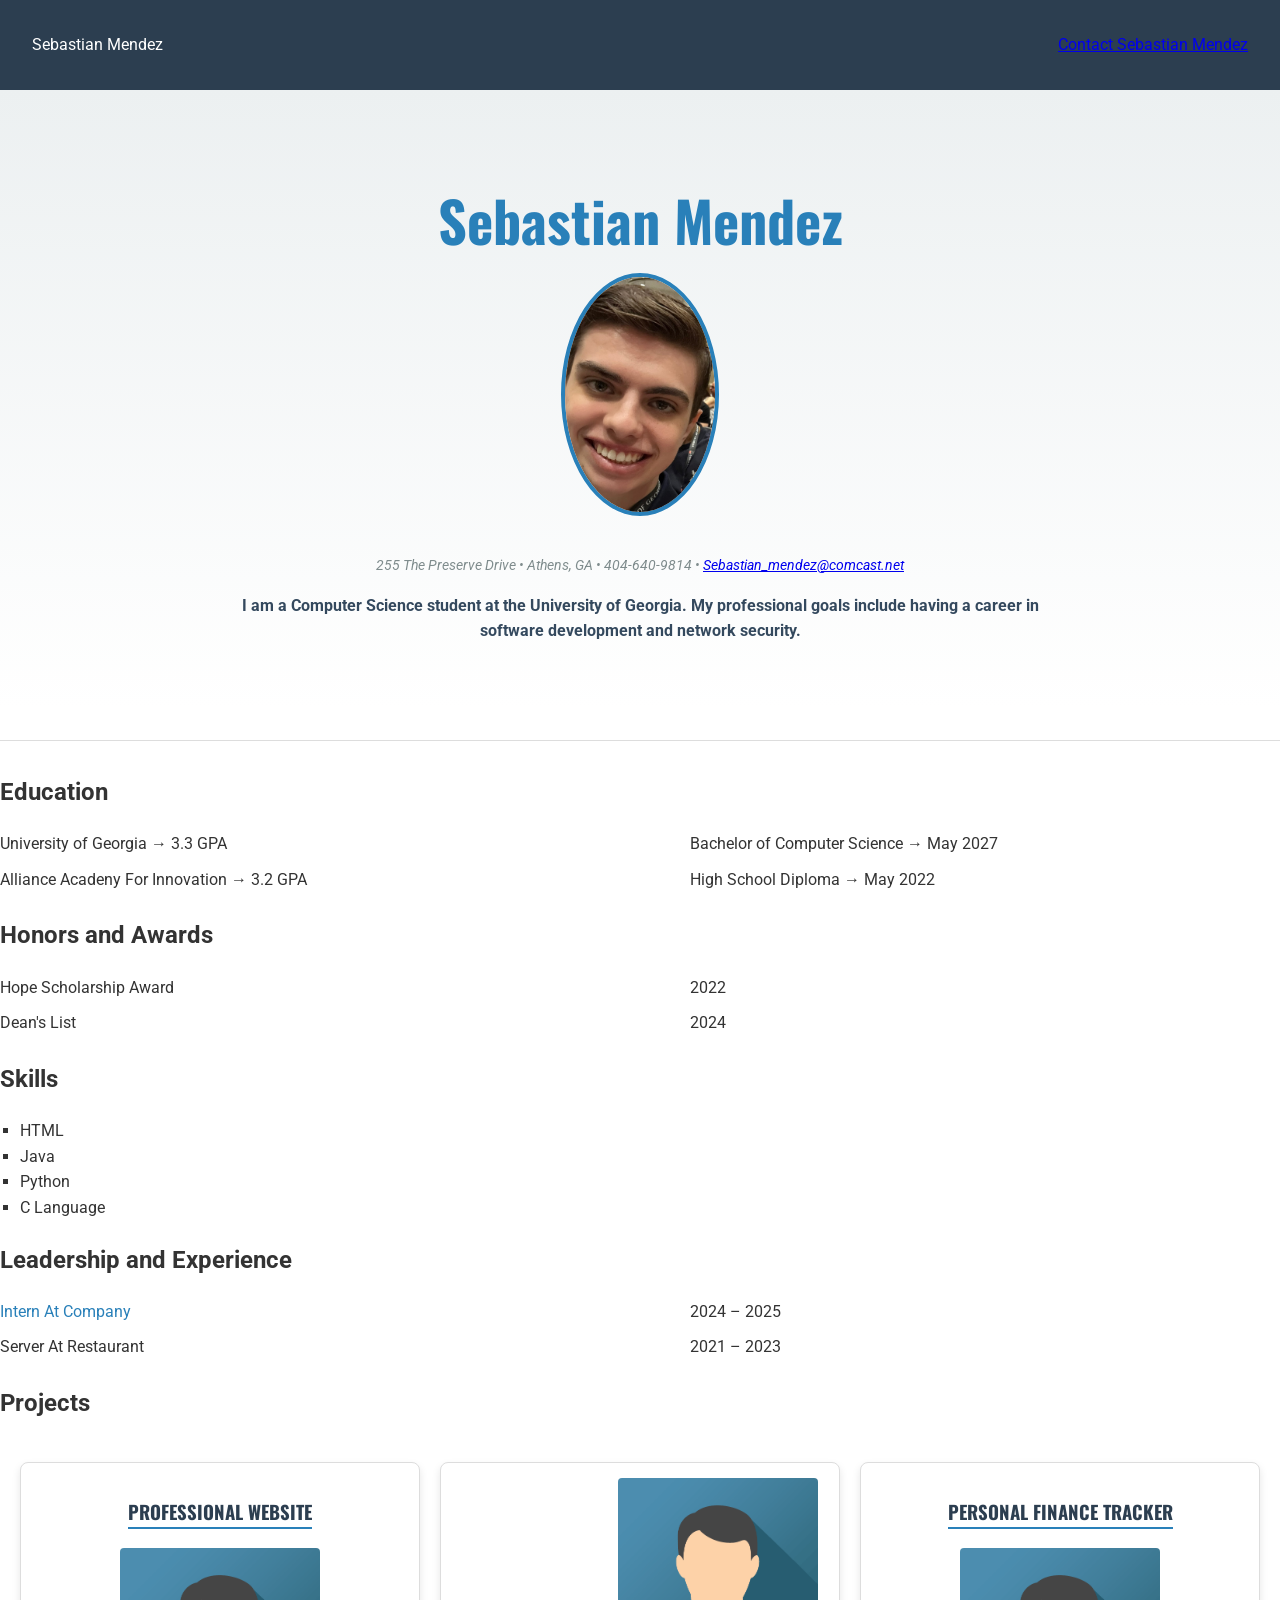
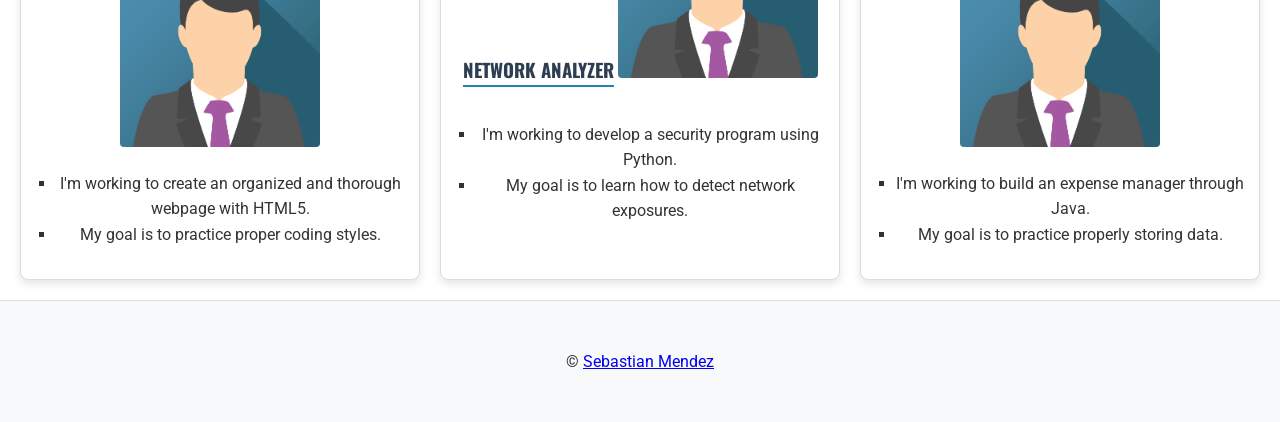
==== index.html @ 713ebac5 "first commit" ====
<!DOCTYPE html>
<html lang="en">
<head>
    <meta charset="UTF-8">
    <meta name="viewport" content="width=device-width, initial-scale=1.0">
    <title>Sebastian Mendez</title>
    <link rel="stylesheet" href="css/style.css">
</head>
<body>
    <nav>
        <p>Sebastian Mendez</p>
        <p><a href="contact.html">Contact Sebastian Mendez</a></p>
    </nav>

    <header>
        <h1>Sebastian Mendez</h1>
        <img src="images/headshot.jpg" alt="Sebastian Mendez Headshot" width="150">
        
        <p class="address">255 The Preserve Drive &bull; Athens, GA &bull; 404-640-9814 &bull; <a href="mailto:Sebastian_mendez@comcast.net">Sebastian_mendez@comcast.net</a></p>
        
        <p class="tagline">I am a Computer Science student at the University of Georgia. My professional goals include having a career in software development and network security.</p>
    </header>
    <hr>

    <section>
        <h2>Education</h2>
        <dl>
            <dt>University of Georgia &rarr; 3.3 GPA</dt>
            <dd>Bachelor of Computer Science &rarr; May 2027</dd>

            <dt>Alliance Acadeny For Innovation &rarr; 3.2 GPA</dt>
            <dd>High School Diploma &rarr; May 2022</dd>
        </dl>
    </section>

    <section>
        <h2>Honors and Awards</h2>
        <dl>
            <dt>Hope Scholarship Award</dt>
            <dd>2022</dd>
            <dt>Dean's List</dt>
            <dd>2024</dd>
        </dl>
    </section>

    <section>
        <h2>Skills</h2>
        <ul>
            <li>HTML</li>
            <li>Java</li>
            <li>Python</li>
            <li>C Language</li>
        </ul>
    </section>

    <section>
        <h2>Leadership and Experience</h2>
        <dl>
            <dt><a href="https://www.google.com">Intern At Company</a></dt>
            <dd> 2024 &ndash; 2025</dd>
            
            <dt>Server At Restaurant</dt>
            <dd> 2021 &ndash; 2023</dd>
        </dl>
    </section>

    <section>
        <h2>Projects</h2>
        <div class="three-col">

            <div class="card">
                <h3>Professional Website</h3>
                <img src="images/img_avatar.png" alt="Future Professional Website Draft" width="200">
                <ul>
                    <li>I'm working to create an organized and thorough webpage with HTML5.</li>
                    <li>My goal is to practice proper coding styles.</li>
                </ul>
            </div>

            <div class="card">
                <h3>Network Analyzer</h3>
                <img src="images/img_avatar.png" alt="Planned Network Security Program" width="200">
                <ul>
                    <li>I'm working to develop a security program using Python.</li>
                    <li>My goal is to learn how to detect network exposures.</li>
                </ul>
            </div>

            <div class="card">
                <h3>Personal Finance Tracker</h3>
                <img src="images/img_avatar.png" alt="Planned Finance Tracker Design" width="200">
                <ul>
                    <li>I'm working to build an expense manager through Java.</li>
                    <li>My goal is to practice properly storing data.</li>
                </ul>
            </div>

        </div> 
      </section>

    <footer>
        <p>&copy; <a href="contact.html">Sebastian Mendez</a></p>
        <a href="https://www.linkedin.com/in/luis-mendez-5a7581379/" target="_blank">
            <i class="fa-brands fa-linkedin"></i>
        </a>
    </footer>
</body>
</html>
---- css/style.css ----
@import url('https://fonts.googleapis.com/css2?family=Oswald:wght@500&family=Roboto:wght@400;700&display=swap');

body {
  margin: 0;
  font-family:'Roboto', Arial, sans-serif;
  line-height: 1.6;
  color: #333;
}

/****************   Nav Section **********************/
nav {
  background-color: #2c3e50; 
  padding: 1rem 2rem;
  color: white;

  display: flex;
  justify-content: space-between;
  align-items: center;	
}

/***********************  Footer Section   **************************/
footer {
	background-color: #f8f9fa;
  padding: 2rem;
  border-top: 1px solid #ddd;

  display: flex;
  justify-content: center;
}

/*********** Splash Page ************************/
header {
  text-align: center;
  padding: 3rem 1rem;
  background: linear-gradient(to bottom, #ecf0f1, #ffffff);
}

header h1 {
  font-family:'Oswald', sans-serif;
  font-size: 3.5rem;
  color: #2980b9; 
  margin-bottom: 0.5rem;
}

header img {
  border: 4px solid #2980b9;
  border-radius: 50%; 
  margin-bottom: 1rem;
}

.address {
  font-style: italic;
  color: #7f8c8d;
  font-size: 0.9rem;
}

.tagline {
  font-weight: bold;
  max-width: 800px;
  margin: 1rem auto;
  color: #34495e;
}

/************* Sections ********************/
hr {
  border: 0;
  height: 1px;
  background: #ddd;
  margin: 2rem 0;
}

section h3 {
  font-family:'Oswald', sans-serif;
  color: #2c3e50;
  text-transform: uppercase;
  border-bottom: 2px solid #2980b9;
  display: inline-block;

}

section dl {
  display: grid;
  grid-template-columns: 1fr 1fr; 
  gap: 10px 20px;
  margin-bottom: 1.5rem; 
}

section ul {
  list-style-type: square;
  padding-left: 20px;
}

section a {
  color: #2980b9;
  text-decoration: none;
}

section a:hover {
  color: #d35400;
  text-decoration: underline;
}

/**************   Projects   *****************/
.three-col {
	display: grid;
  grid-template-columns: repeat(3, 1fr);
  gap: 20px;
  padding: 20px;
}

.card img {
  max-width: 100%;
  height: auto;
  border-radius: 4px;
}

.card {
  border: 1px solid #ddd;
  border-radius: 8px;
  padding: 15px;
  background-color: #fff;
  box-shadow: 0 4px 8px rgba(0,0,0,0.1);
  text-align: center;
}

/**************   Responsiveness   *****************/
@media (max-width: 680px) {
  nav {
  flex-direction: column;
  text-align: center; 
  }

  .three-col {
   grid-template-columns: 1fr;
  }
}

/**************   Contact Page   *****************/
 .one-col {
 max-width: 600px;
 margin: 2rem auto; 
 padding: 20px;
 background-color: #fcfcfc;
 border: 1px solid #eee;
 border-radius: 8px;

}

input  {
  width: 100%;
  padding: 10px;
  border: 1px solid #ccc;
  border-radius: 4px;
  box-sizing: border-box; 
  margin-bottom: 1rem;
  font-family: inherit;
}

textarea {
  min-height: 100px; 
  resize: vertical;
}

button {
  background-color: #2980b9;
  color: white;
  padding: 10px 20px;
  border: none;
  border-radius: 4px;
  cursor: pointer;
  font-weight: bold;
}

button:hover {
  background-color: #1a5276;
}
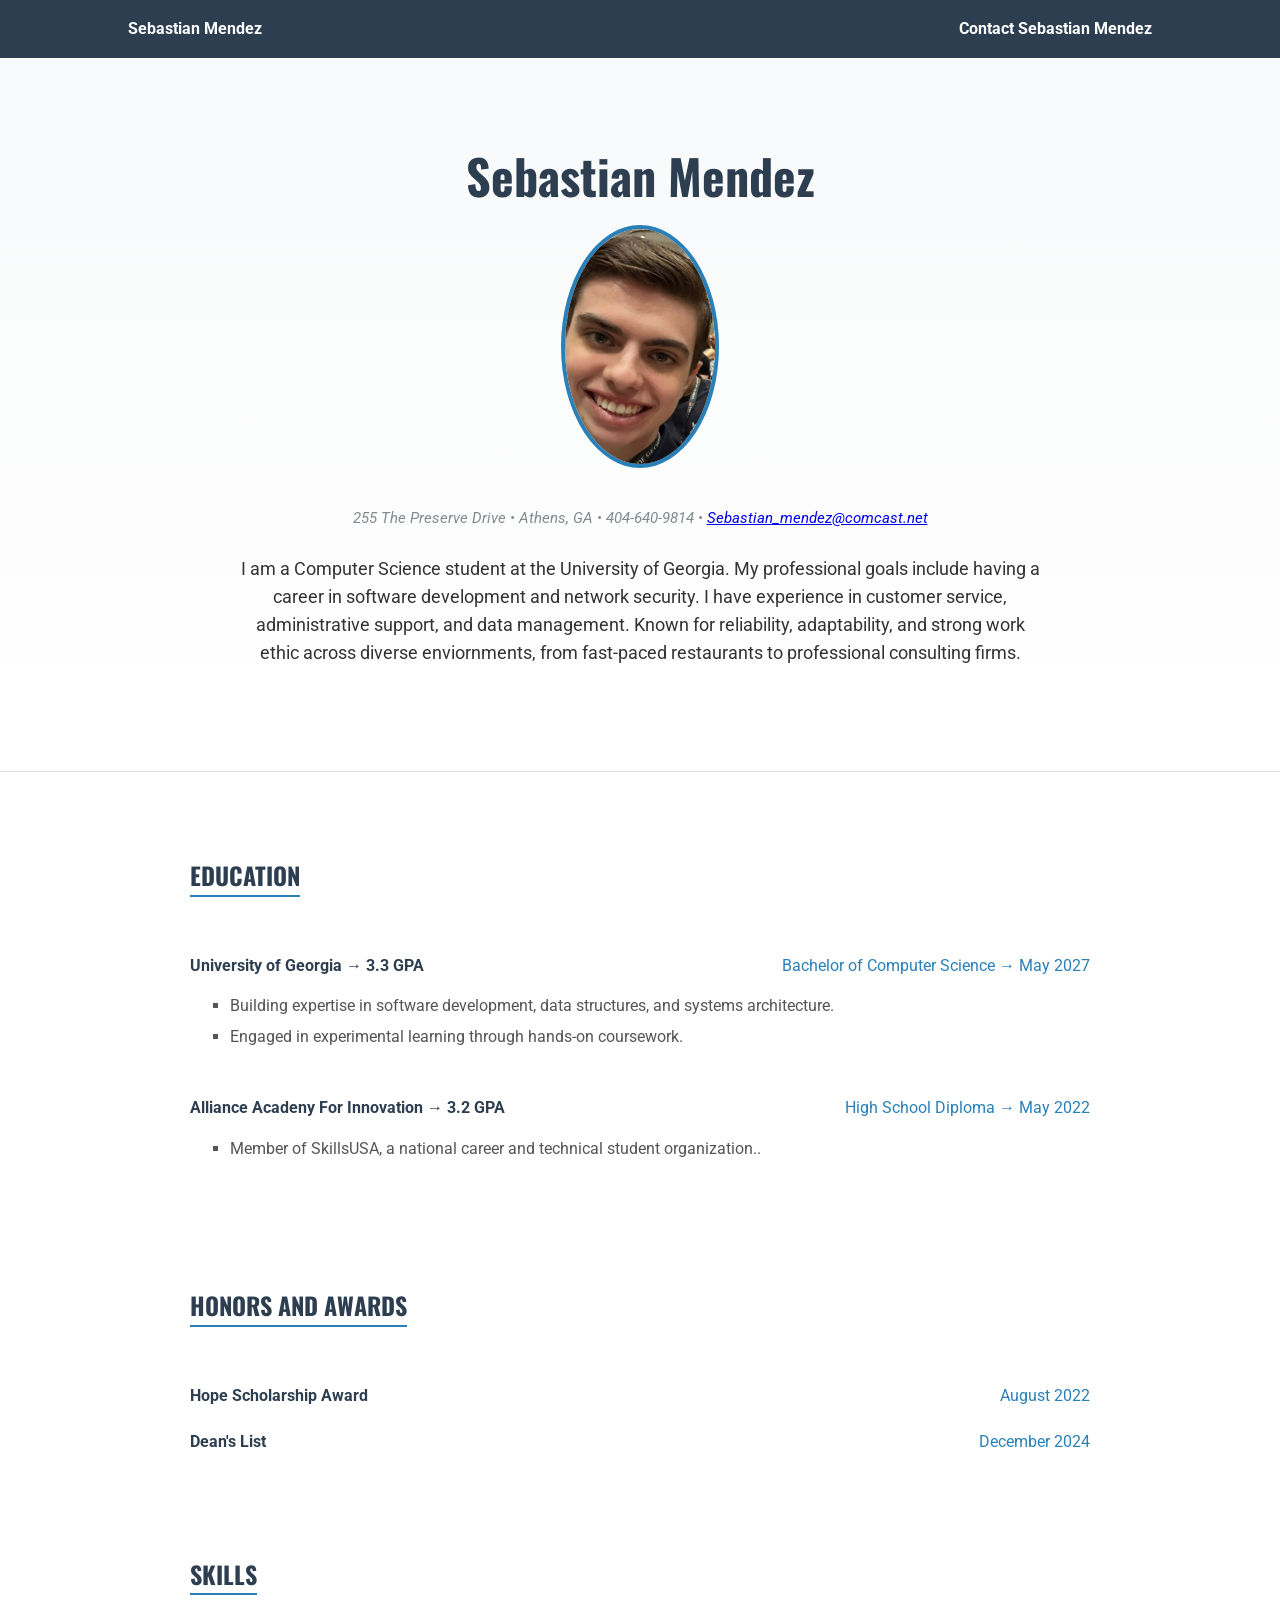
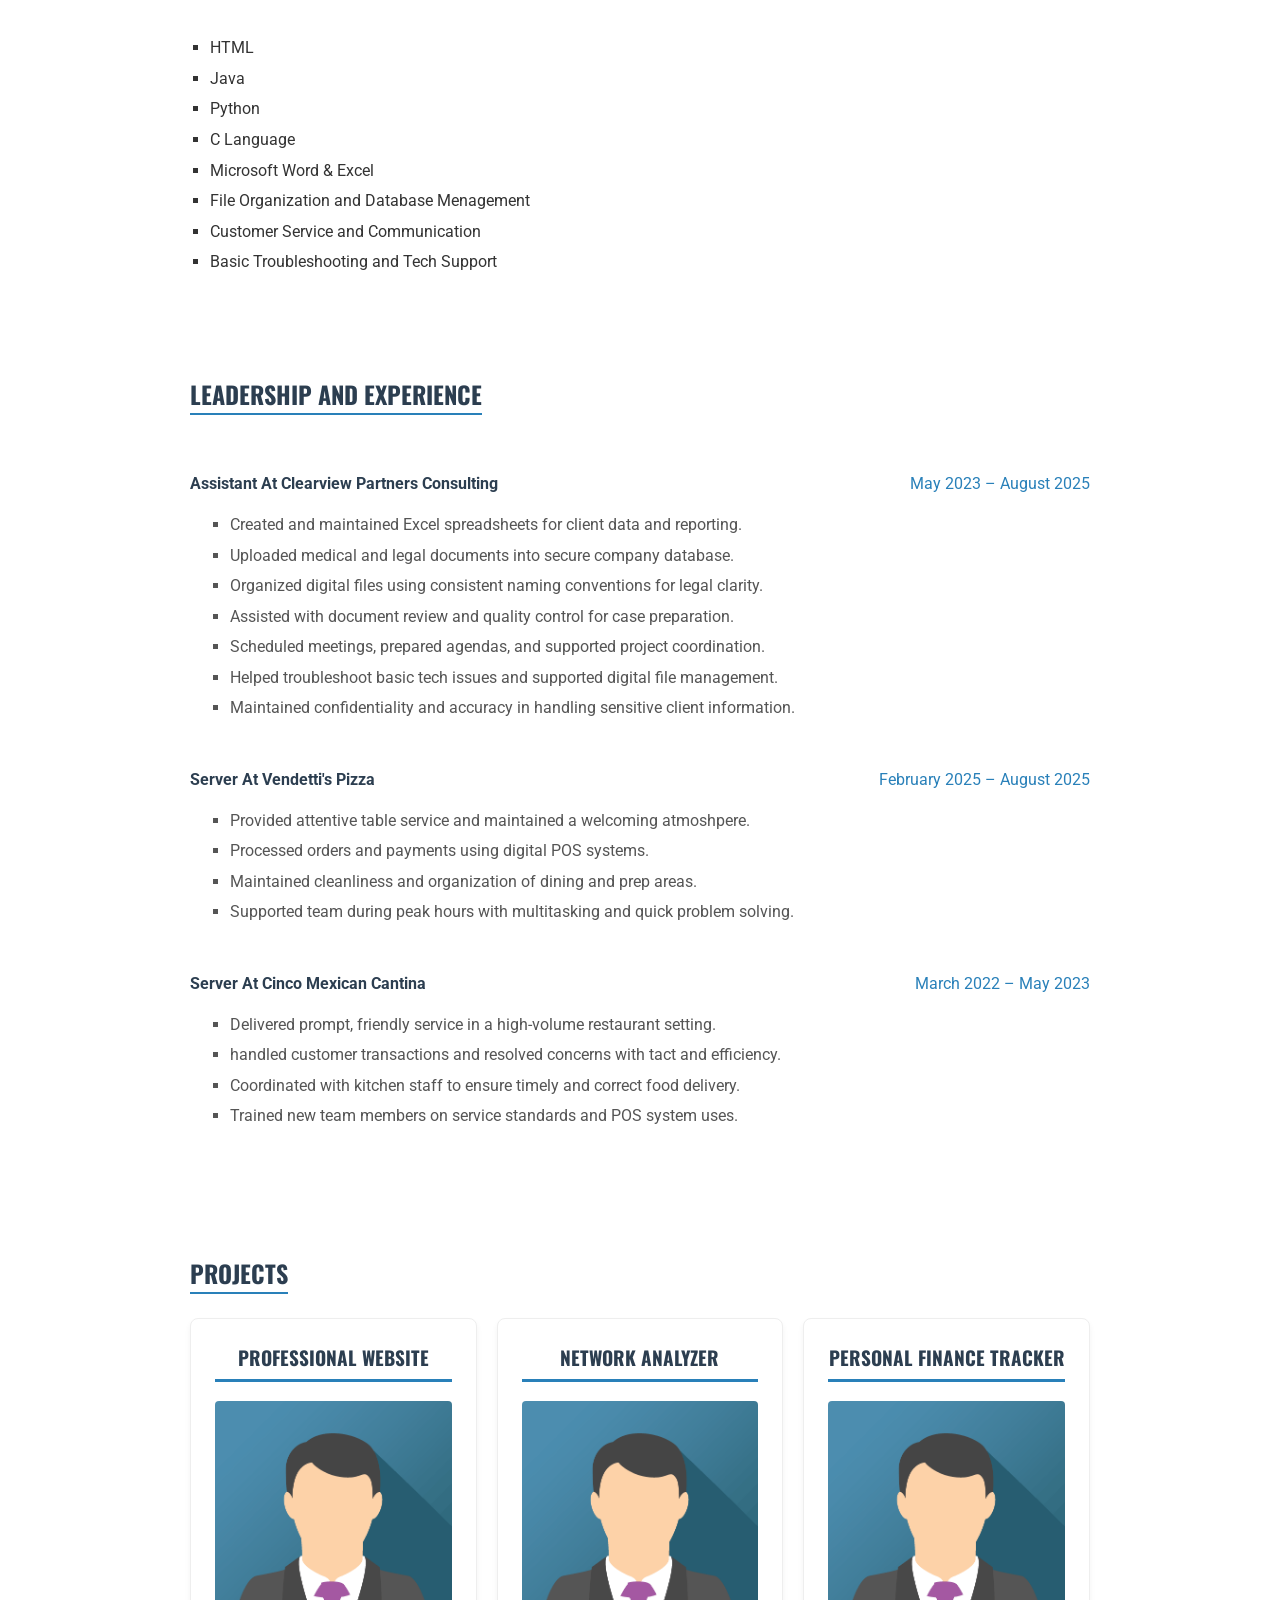
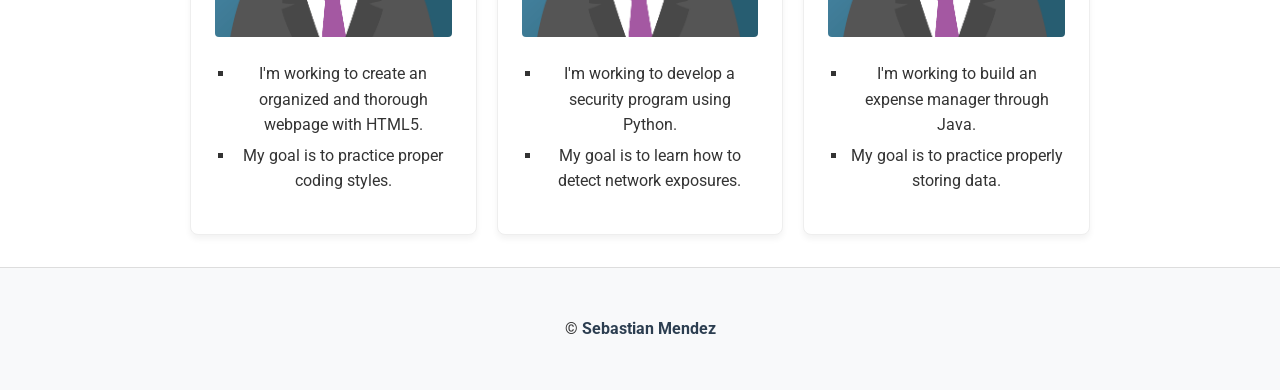
==== commit 7b794211: "New style and index files" ====
--- a/index.html
+++ b/index.html
@@ -18,7 +18,7 @@
         
         <p class="address">255 The Preserve Drive &bull; Athens, GA &bull; 404-640-9814 &bull; <a href="mailto:Sebastian_mendez@comcast.net">Sebastian_mendez@comcast.net</a></p>
         
-        <p class="tagline">I am a Computer Science student at the University of Georgia. My professional goals include having a career in software development and network security.</p>
+        <p class="tagline">I am a Computer Science student at the University of Georgia. My professional goals include having a career in software development and network security. I have experience in customer service, administrative support, and data management. Known for reliability, adaptability, and strong work ethic across diverse enviornments, from fast-paced restaurants to professional consulting firms. </p>
     </header>
     <hr>
 
@@ -27,9 +27,17 @@
         <dl>
             <dt>University of Georgia &rarr; 3.3 GPA</dt>
             <dd>Bachelor of Computer Science &rarr; May 2027</dd>
-
+            
+            <ul>
+                <li>Building expertise in software development, data structures, and systems architecture.</li>
+                <li>Engaged in experimental learning through hands-on coursework.</li>
+            </ul>
             <dt>Alliance Acadeny For Innovation &rarr; 3.2 GPA</dt>
             <dd>High School Diploma &rarr; May 2022</dd>
+            
+            <ul>
+                <li>Member of SkillsUSA, a national career and technical student organization..</li>
+            </ul>
         </dl>
     </section>
 
@@ -37,9 +45,9 @@
         <h2>Honors and Awards</h2>
         <dl>
             <dt>Hope Scholarship Award</dt>
-            <dd>2022</dd>
+            <dd>August 2022</dd>
             <dt>Dean's List</dt>
-            <dd>2024</dd>
+            <dd>December 2024</dd>
         </dl>
     </section>
 
@@ -50,17 +58,46 @@
             <li>Java</li>
             <li>Python</li>
             <li>C Language</li>
+            <li>Microsoft Word & Excel</li>
+            <li>File Organization and Database Menagement</li>
+            <li>Customer Service and Communication</li>
+            <li>Basic Troubleshooting and Tech Support</li>
         </ul>
     </section>
 
     <section>
         <h2>Leadership and Experience</h2>
         <dl>
-            <dt><a href="https://www.google.com">Intern At Company</a></dt>
-            <dd> 2024 &ndash; 2025</dd>
+            <dt><a href="https://www.google.com">Assistant At Clearview Partners Consulting </a></dt>
+            <dd> May 2023 &ndash; August 2025</dd>
             
-            <dt>Server At Restaurant</dt>
-            <dd> 2021 &ndash; 2023</dd>
+            <ul>
+                <li>Created and maintained Excel spreadsheets for client data and reporting.</li>
+                <li>Uploaded medical and legal documents into secure company database.</li>
+                <li>Organized digital files using consistent naming conventions for legal clarity.</li>
+                <li>Assisted with document review and quality control for case preparation.</li>
+                <li>Scheduled meetings, prepared agendas, and supported project coordination.</li>
+                <li>Helped troubleshoot basic tech issues and supported digital file management.</li>
+                <li>Maintained confidentiality and accuracy in handling sensitive client information.</li>
+            </ul>
+            <dt>Server At Vendetti's Pizza</dt>
+            <dd> February 2025 &ndash; August 2025</dd>
+            
+            <ul>
+                <li>Provided attentive table service and maintained a welcoming atmoshpere.</li>
+                <li>Processed orders and payments using digital POS systems.</li>
+                <li>Maintained cleanliness and organization of dining and prep areas.</li>
+                <li>Supported team during peak hours with multitasking and quick problem solving.</li>
+            </ul>
+            <dt>Server At Cinco Mexican Cantina</dt>
+            <dd> March 2022 &ndash; May 2023</dd>
+            
+            <ul>
+                <li>Delivered prompt, friendly service in a high-volume restaurant setting.</li>
+                <li>handled customer transactions and resolved concerns with tact and efficiency.</li>
+                <li>Coordinated with kitchen staff to ensure timely and correct food delivery.</li>
+                <li>Trained new team members on service standards and POS system uses.</li>
+            </ul>
         </dl>
     </section>
 
--- a/css/style.css
+++ b/css/style.css
@@ -1,64 +1,91 @@
 @import url('https://fonts.googleapis.com/css2?family=Oswald:wght@500&family=Roboto:wght@400;700&display=swap');
+
+:root {
+  --primary: #2c3e50;
+  --accent: #2980b9;
+  --text: #333;
+  --bg: #ffffff;
+}
 
 body {
   margin: 0;
-  font-family:'Roboto', Arial, sans-serif;
+  font-family: 'Roboto', Arial, sans-serif;
   line-height: 1.6;
-  color: #333;
+  color: var(--text);
+  background-color: var(--bg);
 }
 
 /****************   Nav Section **********************/
+
 nav {
-  background-color: #2c3e50; 
-  padding: 1rem 2rem;
-  color: white;
-
+  background-color: var(--primary); 
+  padding: 1rem 10%;
   display: flex;
   justify-content: space-between;
-  align-items: center;	
+  align-items: center;
+}
+
+nav p, nav a {
+  color: white;
+  margin: 0;
+  text-decoration: none;
+  font-weight: bold;
+}
+
+nav a:hover {
+  color: #bdc3c7;
 }
 
 /***********************  Footer Section   **************************/
 footer {
-	background-color: #f8f9fa;
+  background-color: #f8f9fa;
   padding: 2rem;
+  text-align: center;
   border-top: 1px solid #ddd;
-
-  display: flex;
-  justify-content: center;
+}
+
+footer a {
+  color: var(--primary);
+  text-decoration: none;
+  font-weight: bold;
 }
 
 /*********** Splash Page ************************/
+
 header {
   text-align: center;
-  padding: 3rem 1rem;
-  background: linear-gradient(to bottom, #ecf0f1, #ffffff);
+  padding: 3rem 10%;
+  background: linear-gradient(to bottom, #f8f9fa, #ffffff);
 }
 
 header h1 {
-  font-family:'Oswald', sans-serif;
-  font-size: 3.5rem;
-  color: #2980b9; 
-  margin-bottom: 0.5rem;
+  font-family: 'Oswald', sans-serif;
+  font-size: 3rem;
+  color: var(--primary);
+  margin-bottom: 10px;
 }
 
 header img {
-  border: 4px solid #2980b9;
-  border-radius: 50%; 
+  border: 4px solid var(--accent);
+  border-radius: 50%;
   margin-bottom: 1rem;
+}
+
+header img:hover {
+  transform: scale(1.05); 
 }
 
 .address {
   font-style: italic;
   color: #7f8c8d;
-  font-size: 0.9rem;
+  font-size: 0.95rem;
 }
 
 .tagline {
-  font-weight: bold;
   max-width: 800px;
-  margin: 1rem auto;
-  color: #34495e;
+  margin: 1.5rem auto;
+  text-align: center;
+  font-size: 1.1rem;
 }
 
 /************* Sections ********************/
@@ -69,20 +96,55 @@
   margin: 2rem 0;
 }
 
+section {
+  max-width: 900px;
+  margin: 0 auto;
+  padding: 2rem 1rem;
+}
+
+section h2 {
+  font-family: 'Oswald', sans-serif;
+  color: var(--primary);
+  border-bottom: 2px solid var(--accent);
+  display: inline-block;
+  text-transform: uppercase;
+  margin-bottom: 1.5rem;
+}
+
 section h3 {
-  font-family:'Oswald', sans-serif;
-  color: #2c3e50;
+  font-family: 'Oswald', sans-serif;
+  color: var(--primary);
   text-transform: uppercase;
-  border-bottom: 2px solid #2980b9;
-  display: inline-block;
-
+  border-bottom: 3px solid var(--accent);
+  padding-bottom: 5px;
+  margin-top: 2rem;
 }
 
 section dl {
   display: grid;
   grid-template-columns: 1fr 1fr; 
-  gap: 10px 20px;
-  margin-bottom: 1.5rem; 
+  gap: 5px 20px;
+  align-items: baseline;
+}
+
+section dt {
+  font-weight: bold;
+  color: var(--primary);
+  margin-top: 1rem;
+}
+
+section dd {
+  text-align: right;
+  margin: 0;
+  color: var(--accent);
+  margin-top: 1rem;
+}
+
+section dl ul {
+  grid-column: span 2; 
+  margin: 10px 0 20px 20px;
+  list-style-type: square;
+  color: #555;
 }
 
 section ul {
@@ -90,6 +152,10 @@
   padding-left: 20px;
 }
 
+section li {
+  margin-bottom: 5px;
+}
+
 section a {
   color: #2980b9;
   text-decoration: none;
@@ -101,27 +167,38 @@
 }
 
 /**************   Projects   *****************/
+
 .three-col {
-	display: grid;
-  grid-template-columns: repeat(3, 1fr);
+  display: grid;
+  grid-template-columns: repeat(auto-fit, minmax(250px, 1fr));
   gap: 20px;
-  padding: 20px;
 }
 
 .card img {
-  max-width: 100%;
+  width: 100%;
   height: auto;
   border-radius: 4px;
 }
 
 .card {
-  border: 1px solid #ddd;
+  border: 1px solid #eee;
   border-radius: 8px;
-  padding: 15px;
-  background-color: #fff;
-  box-shadow: 0 4px 8px rgba(0,0,0,0.1);
-  text-align: center;
-}
+  padding: 1.5rem;
+  box-shadow: 0 4px 6px rgba(0,0,0,0.05);
+  background: white;
+  text-align: center;
+}
+
+.card h3 {
+  font-size: 1.2rem;
+  margin-top: 0;
+}
+
+.card:hover {
+  transform: translateY(-8px);
+  box-shadow: 0 15px 30px rgba(0,0,0,0.1);
+}
+
 
 /**************   Responsiveness   *****************/
 @media (max-width: 680px) {
@@ -162,15 +239,26 @@
 }
 
 button {
-  background-color: #2980b9;
+  background-color: var(--secondary);
   color: white;
-  padding: 10px 20px;
+  padding: 12px 24px;
   border: none;
-  border-radius: 4px;
+  border-radius: 50px; /* Rounded pill shape */
   cursor: pointer;
   font-weight: bold;
+  transition: background 0.3s;
 }
 
 button:hover {
-  background-color: #1a5276;
-}+  background-color: var(--primary);
+}
+
+section a {
+  color: var(--secondary);
+  font-weight: bold;
+  transition: color 0.2s;
+}
+
+section a:hover {
+  color: var(--accent);
+}
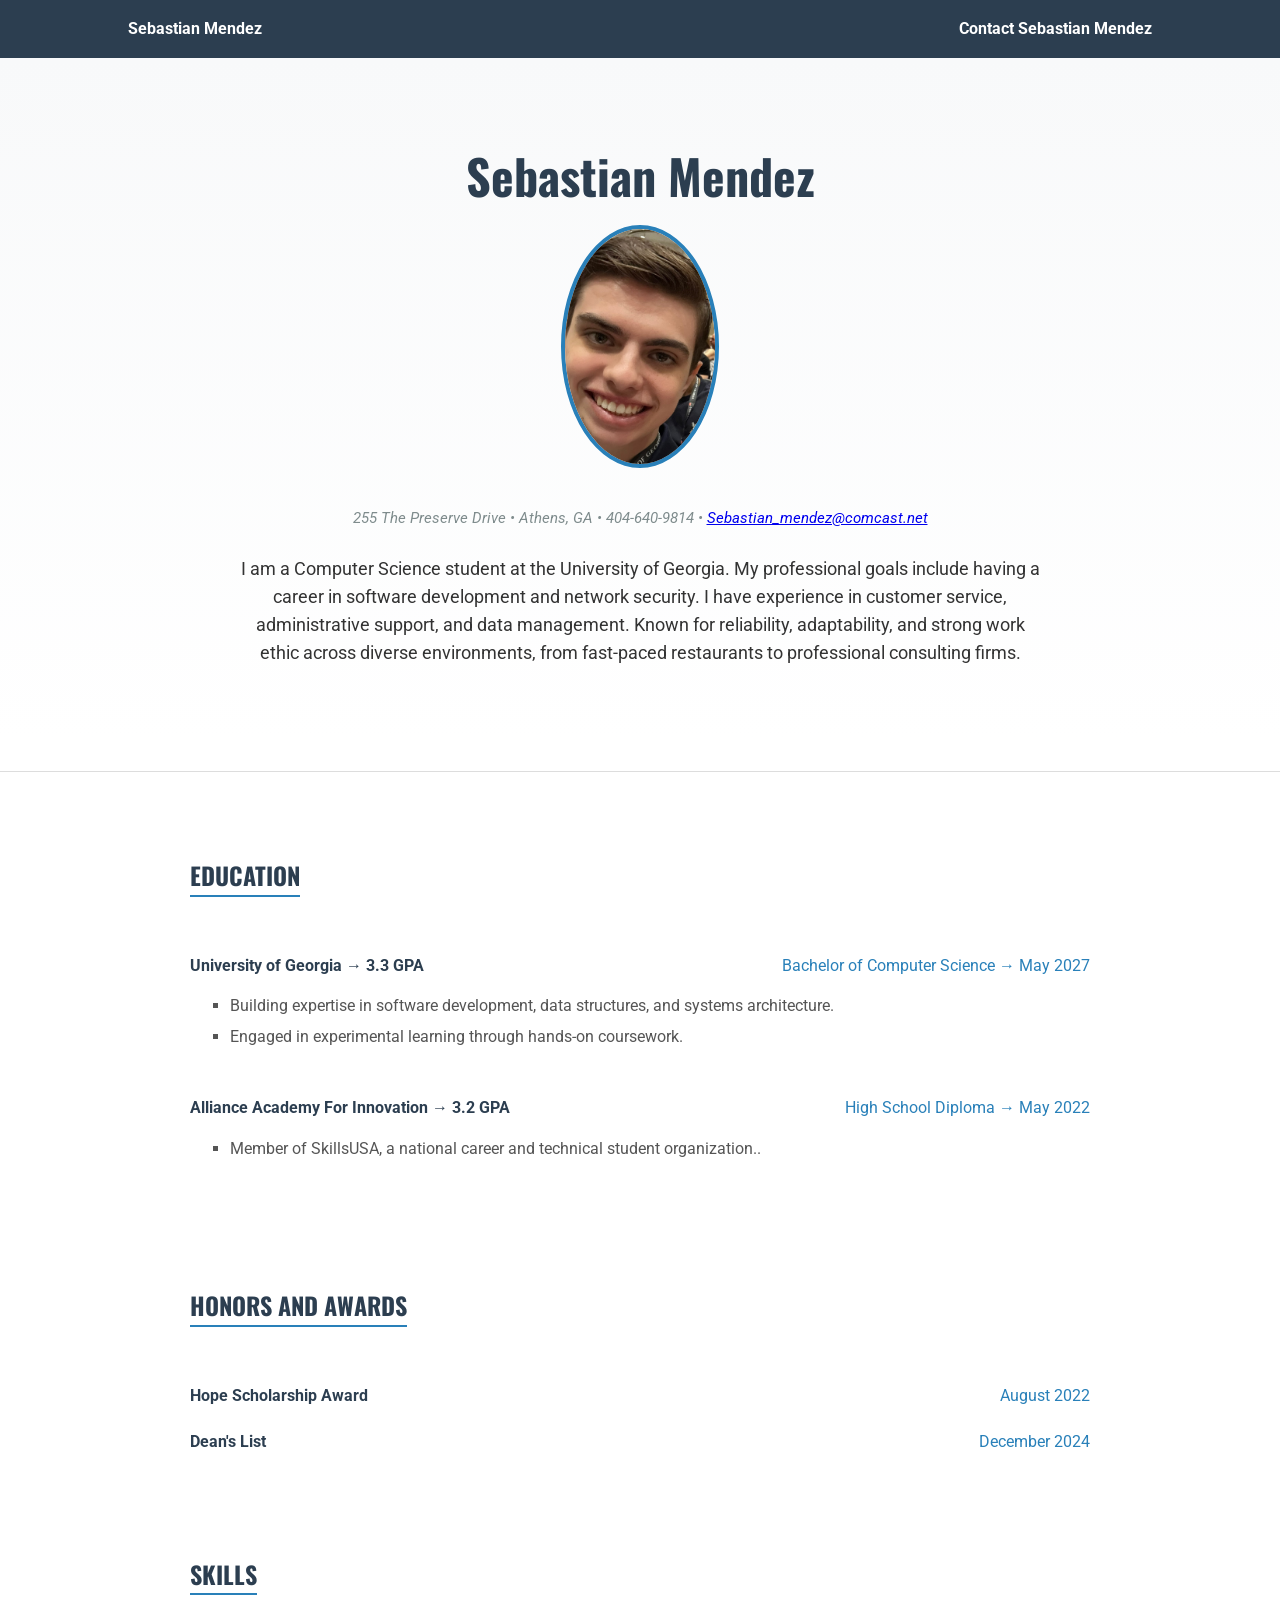
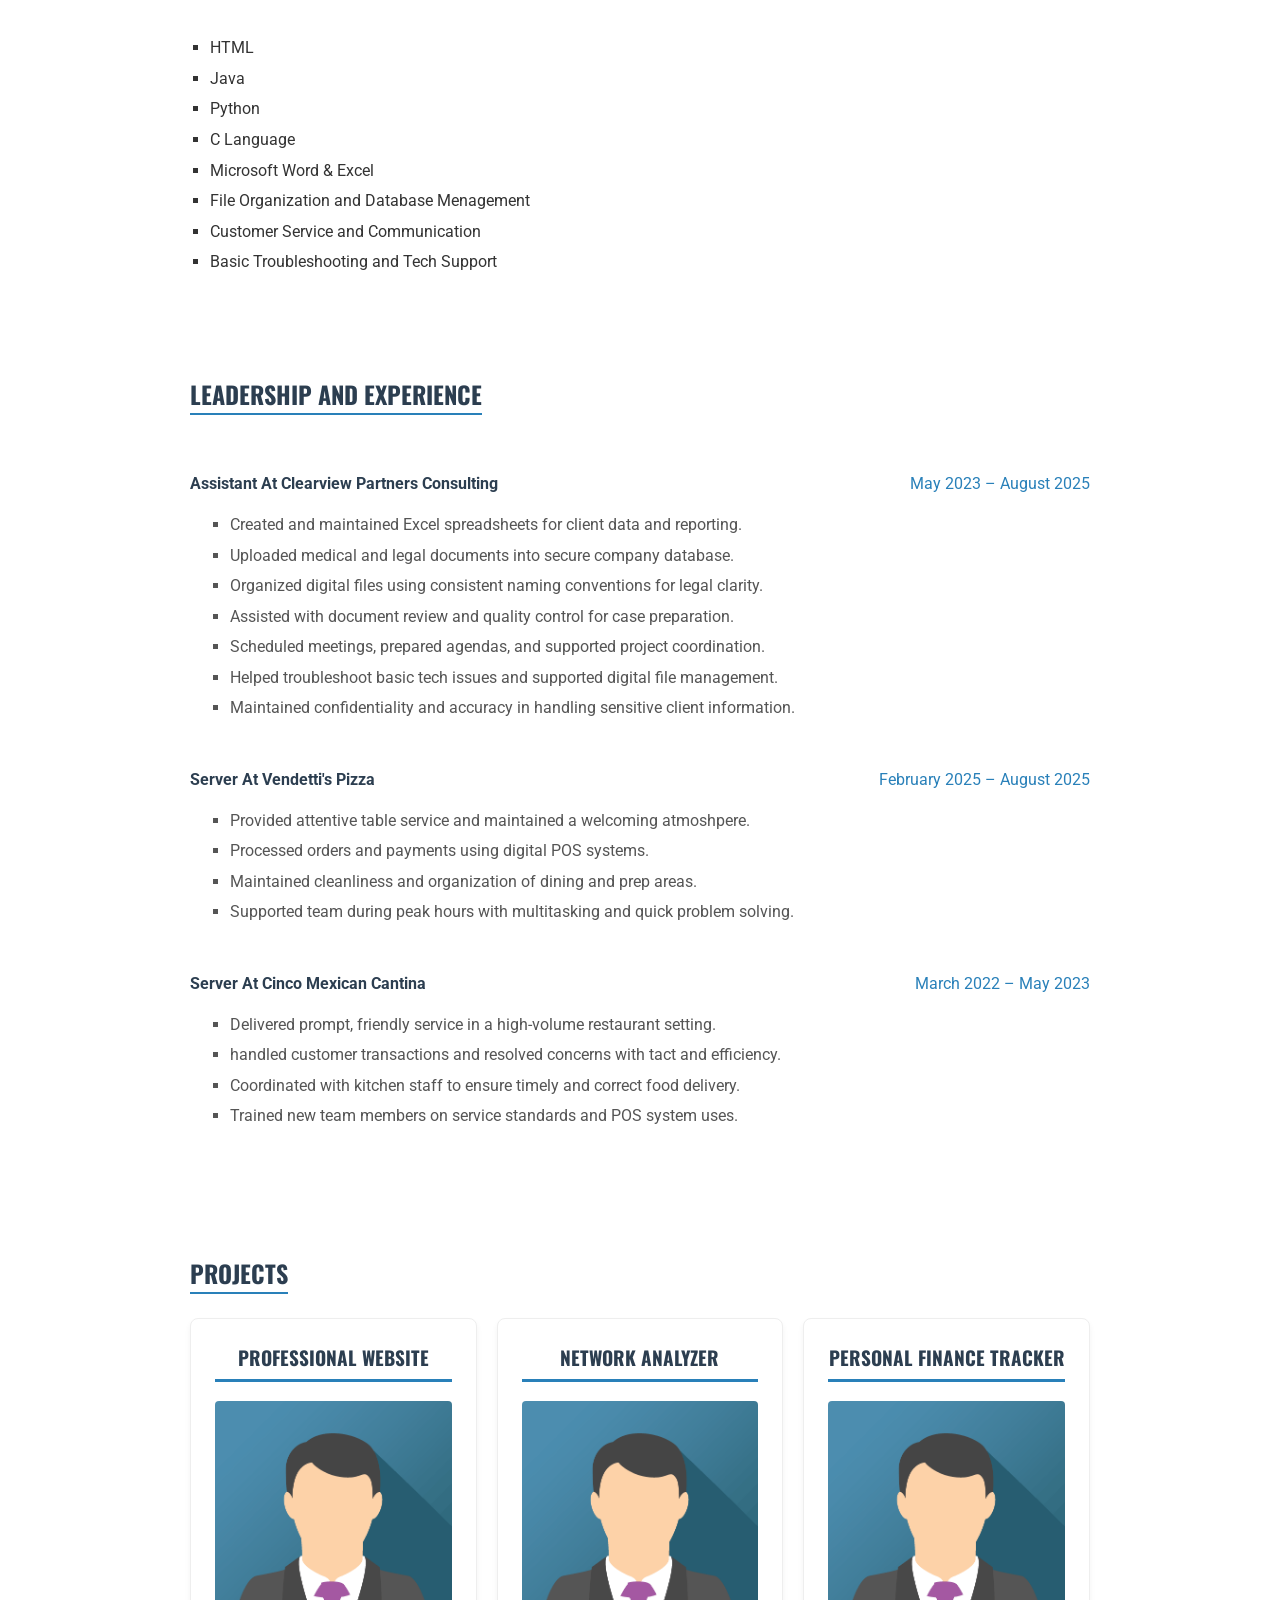
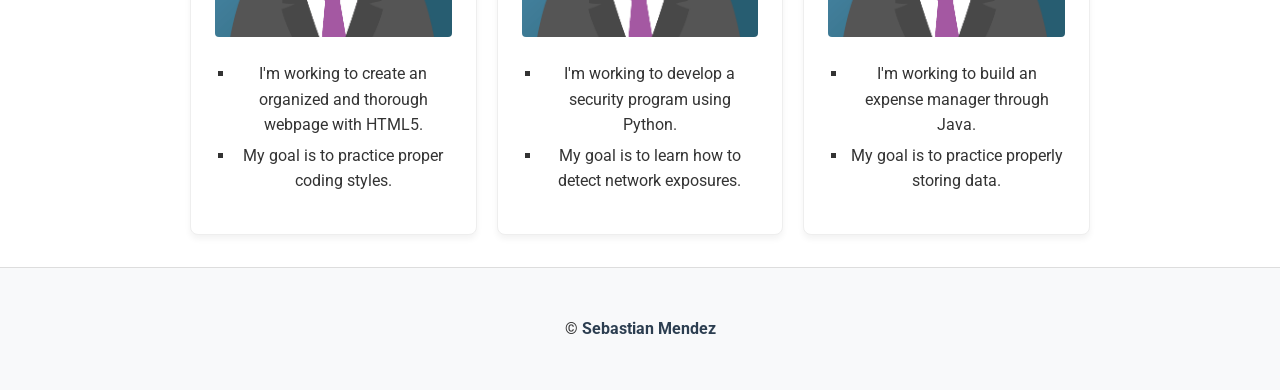
==== commit df7b0c36: "Updated index file" ====
--- a/index.html
+++ b/index.html
@@ -18,7 +18,7 @@
         
         <p class="address">255 The Preserve Drive &bull; Athens, GA &bull; 404-640-9814 &bull; <a href="mailto:Sebastian_mendez@comcast.net">Sebastian_mendez@comcast.net</a></p>
         
-        <p class="tagline">I am a Computer Science student at the University of Georgia. My professional goals include having a career in software development and network security. I have experience in customer service, administrative support, and data management. Known for reliability, adaptability, and strong work ethic across diverse enviornments, from fast-paced restaurants to professional consulting firms. </p>
+        <p class="tagline">I am a Computer Science student at the University of Georgia. My professional goals include having a career in software development and network security. I have experience in customer service, administrative support, and data management. Known for reliability, adaptability, and strong work ethic across diverse environments, from fast-paced restaurants to professional consulting firms. </p>
     </header>
     <hr>
 
@@ -32,7 +32,7 @@
                 <li>Building expertise in software development, data structures, and systems architecture.</li>
                 <li>Engaged in experimental learning through hands-on coursework.</li>
             </ul>
-            <dt>Alliance Acadeny For Innovation &rarr; 3.2 GPA</dt>
+            <dt>Alliance Academy For Innovation &rarr; 3.2 GPA</dt>
             <dd>High School Diploma &rarr; May 2022</dd>
             
             <ul>
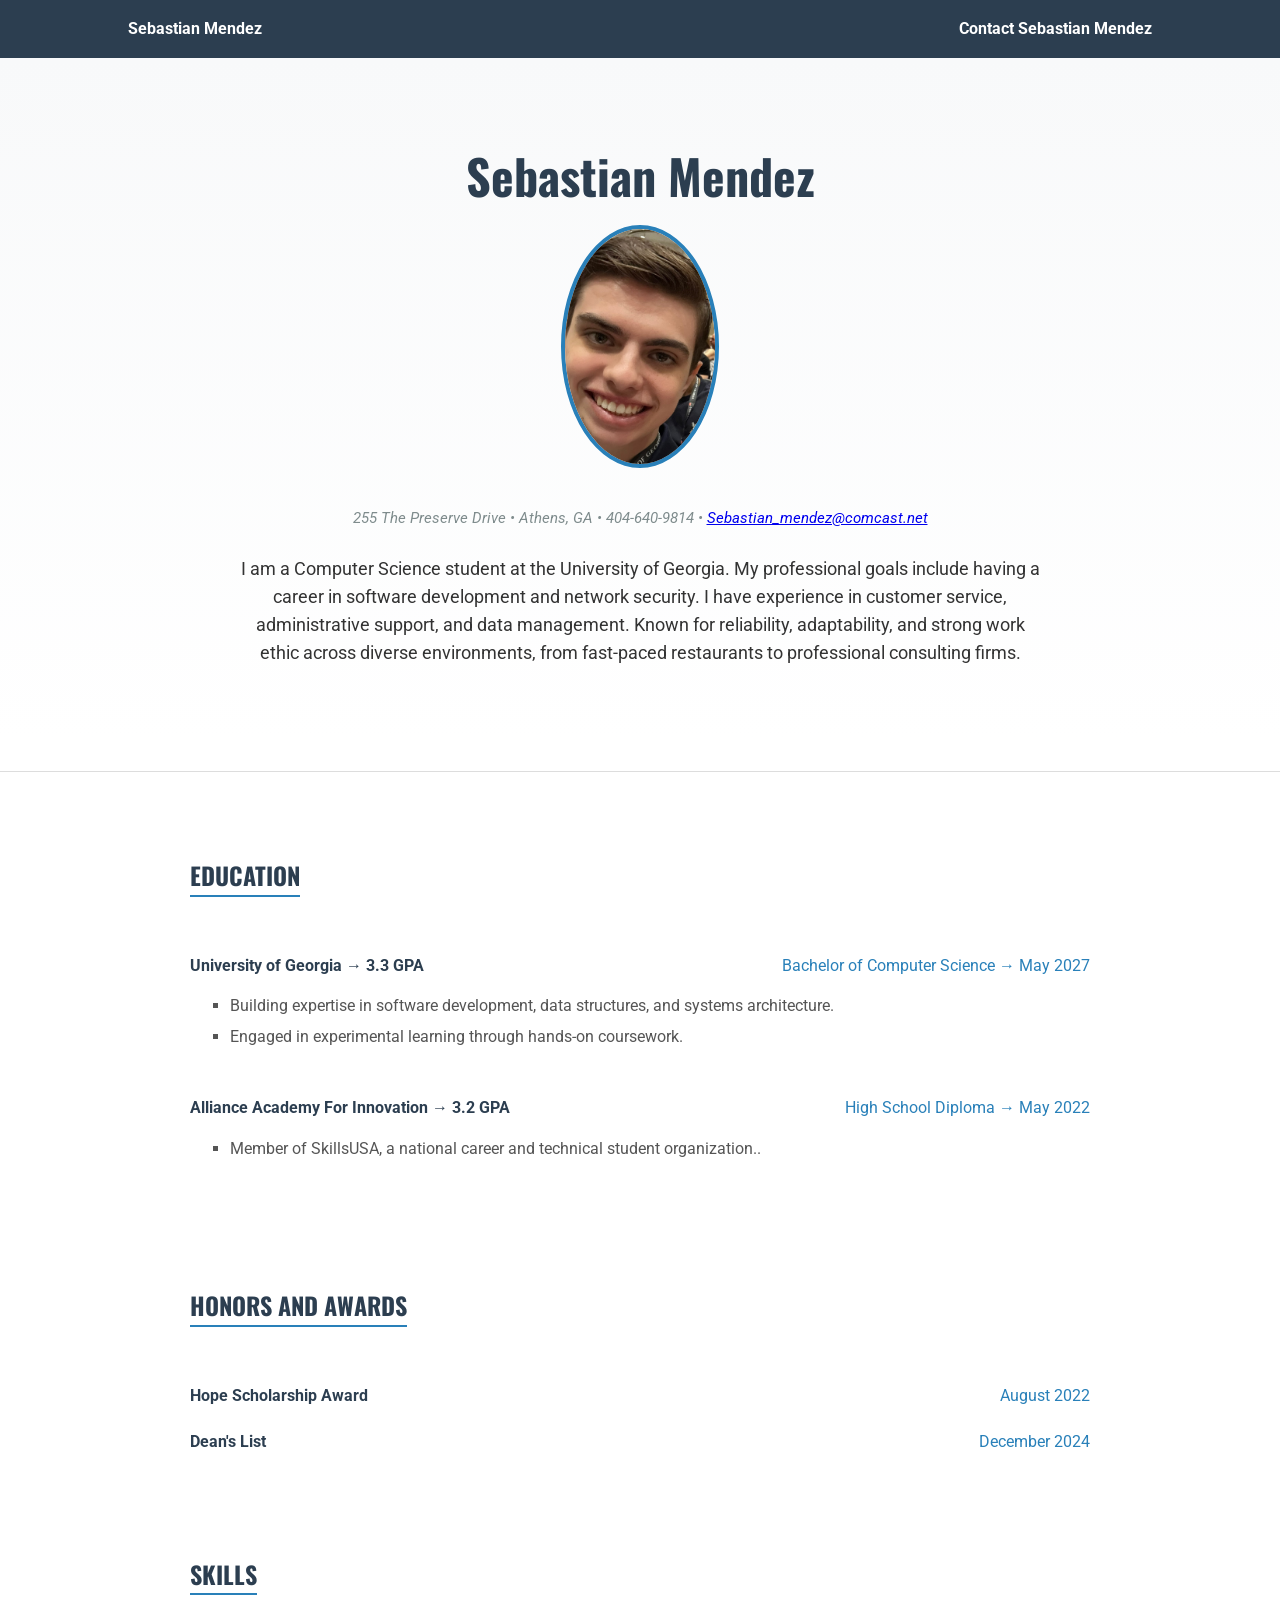
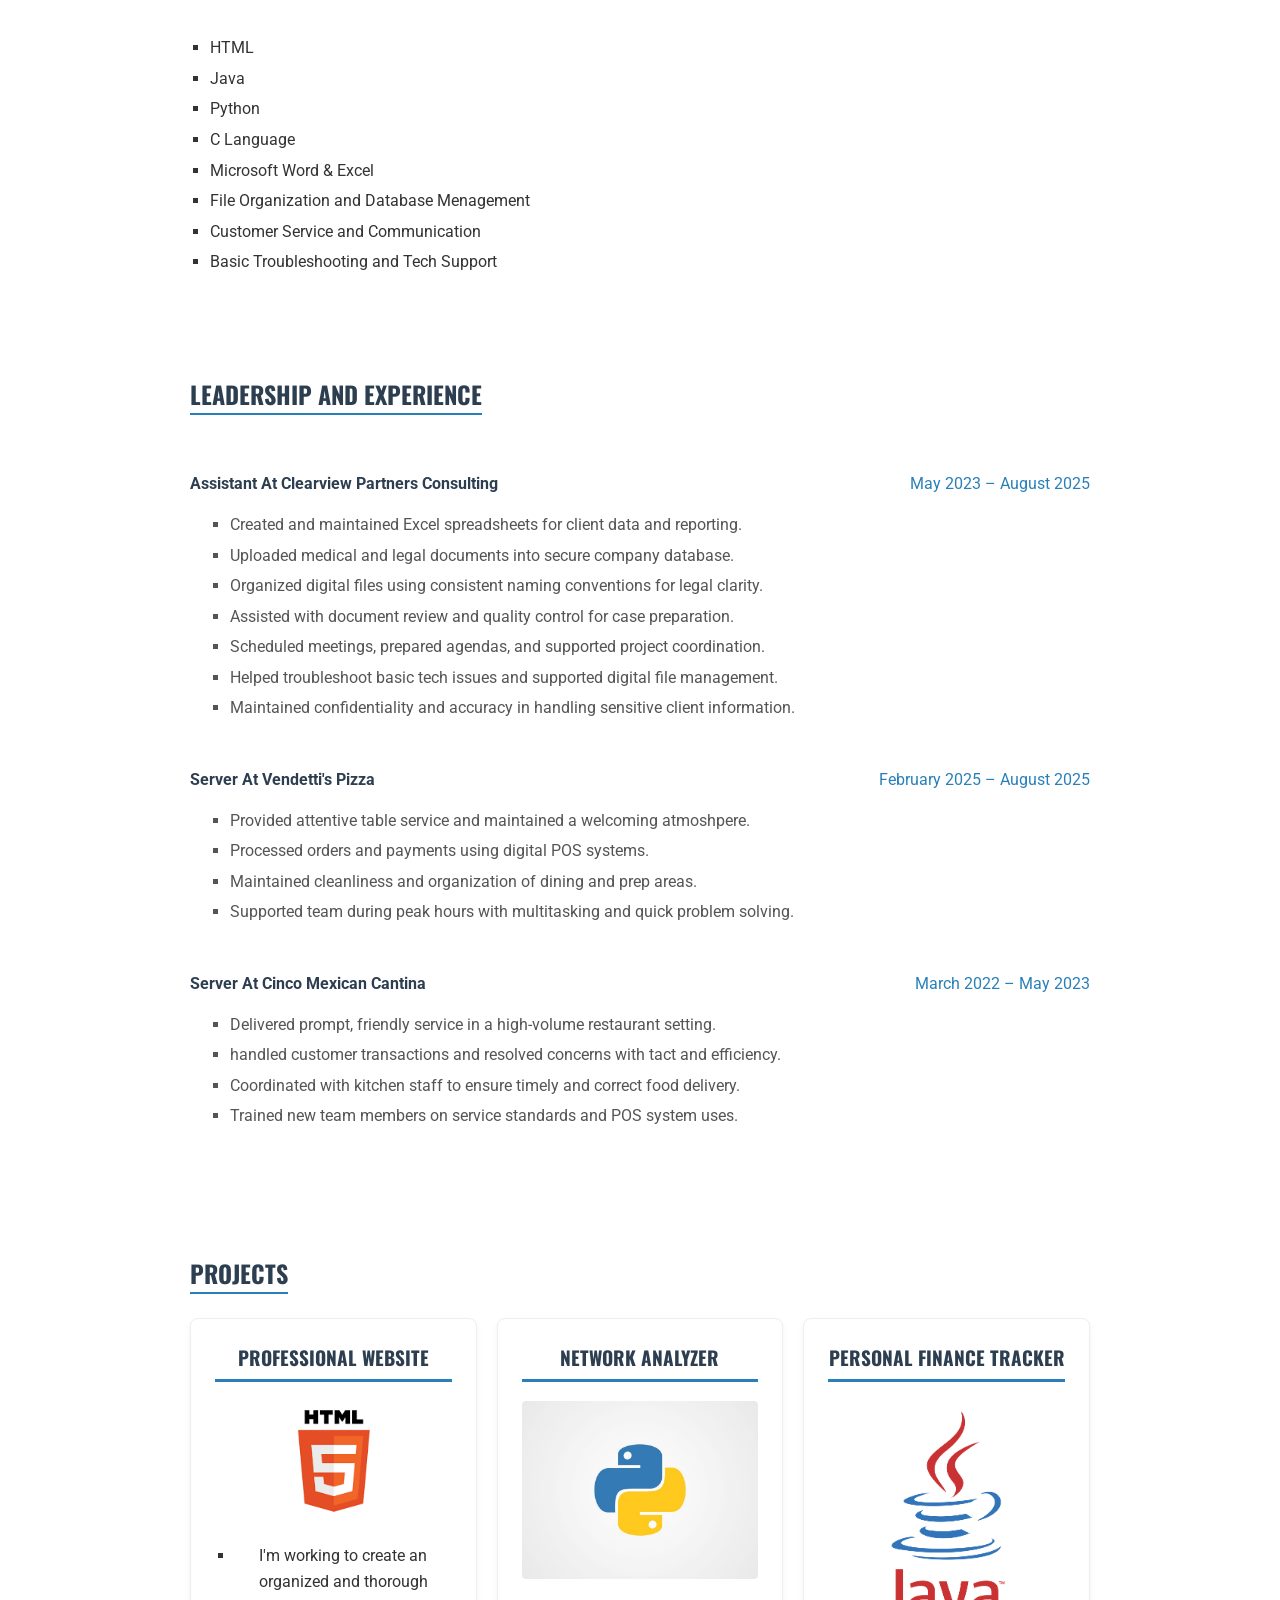
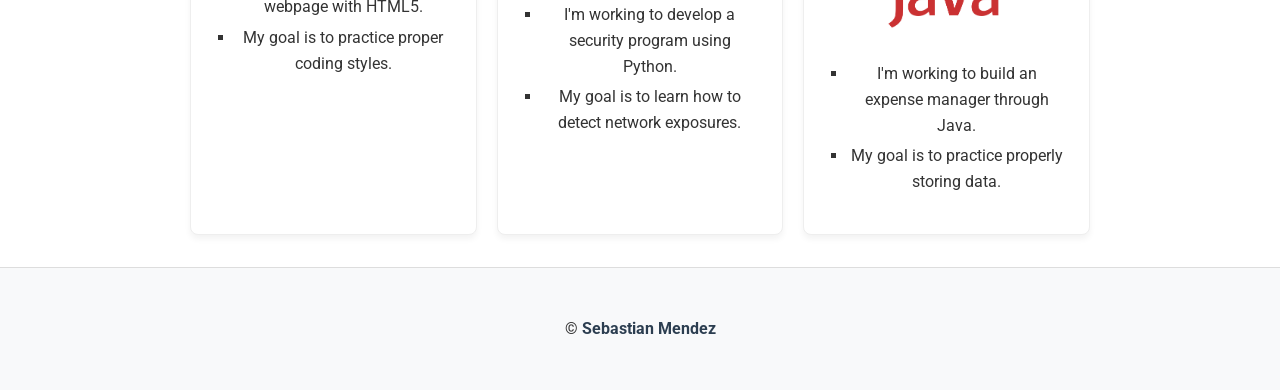
==== commit 077dfb65: "New index and images" ====
--- a/index.html
+++ b/index.html
@@ -68,7 +68,7 @@
     <section>
         <h2>Leadership and Experience</h2>
         <dl>
-            <dt><a href="https://www.google.com">Assistant At Clearview Partners Consulting </a></dt>
+            <dt>Assistant At Clearview Partners Consulting</dt>
             <dd> May 2023 &ndash; August 2025</dd>
             
             <ul>
@@ -107,7 +107,7 @@
 
             <div class="card">
                 <h3>Professional Website</h3>
-                <img src="images/img_avatar.png" alt="Future Professional Website Draft" width="200">
+                <img src="images/Htmlimage.png" alt="Future Professional Website Draft" width="200">
                 <ul>
                     <li>I'm working to create an organized and thorough webpage with HTML5.</li>
                     <li>My goal is to practice proper coding styles.</li>
@@ -116,7 +116,7 @@
 
             <div class="card">
                 <h3>Network Analyzer</h3>
-                <img src="images/img_avatar.png" alt="Planned Network Security Program" width="200">
+                <img src="images/Pythonlogo.png" alt="Planned Network Security Program" width="200">
                 <ul>
                     <li>I'm working to develop a security program using Python.</li>
                     <li>My goal is to learn how to detect network exposures.</li>
@@ -125,7 +125,7 @@
 
             <div class="card">
                 <h3>Personal Finance Tracker</h3>
-                <img src="images/img_avatar.png" alt="Planned Finance Tracker Design" width="200">
+                <img src="images/javaimage.png" alt="Planned Finance Tracker Design" width="200">
                 <ul>
                     <li>I'm working to build an expense manager through Java.</li>
                     <li>My goal is to practice properly storing data.</li>
--- a/css/style.css
+++ b/css/style.css
@@ -2,6 +2,7 @@
 
 :root {
   --primary: #2c3e50;
+  --secondary: #607d8b;
   --accent: #2980b9;
   --text: #333;
   --bg: #ffffff;
@@ -10,7 +11,7 @@
 body {
   margin: 0;
   font-family: 'Roboto', Arial, sans-serif;
-  line-height: 1.6;
+  line-height: 1.6; 
   color: var(--text);
   background-color: var(--bg);
 }
@@ -169,7 +170,7 @@
 /**************   Projects   *****************/
 
 .three-col {
-  display: grid;
+  display: grid;  /* Used to fix project cards */
   grid-template-columns: repeat(auto-fit, minmax(250px, 1fr));
   gap: 20px;
 }
@@ -243,7 +244,7 @@
   color: white;
   padding: 12px 24px;
   border: none;
-  border-radius: 50px; /* Rounded pill shape */
+  border-radius: 50px; 
   cursor: pointer;
   font-weight: bold;
   transition: background 0.3s;
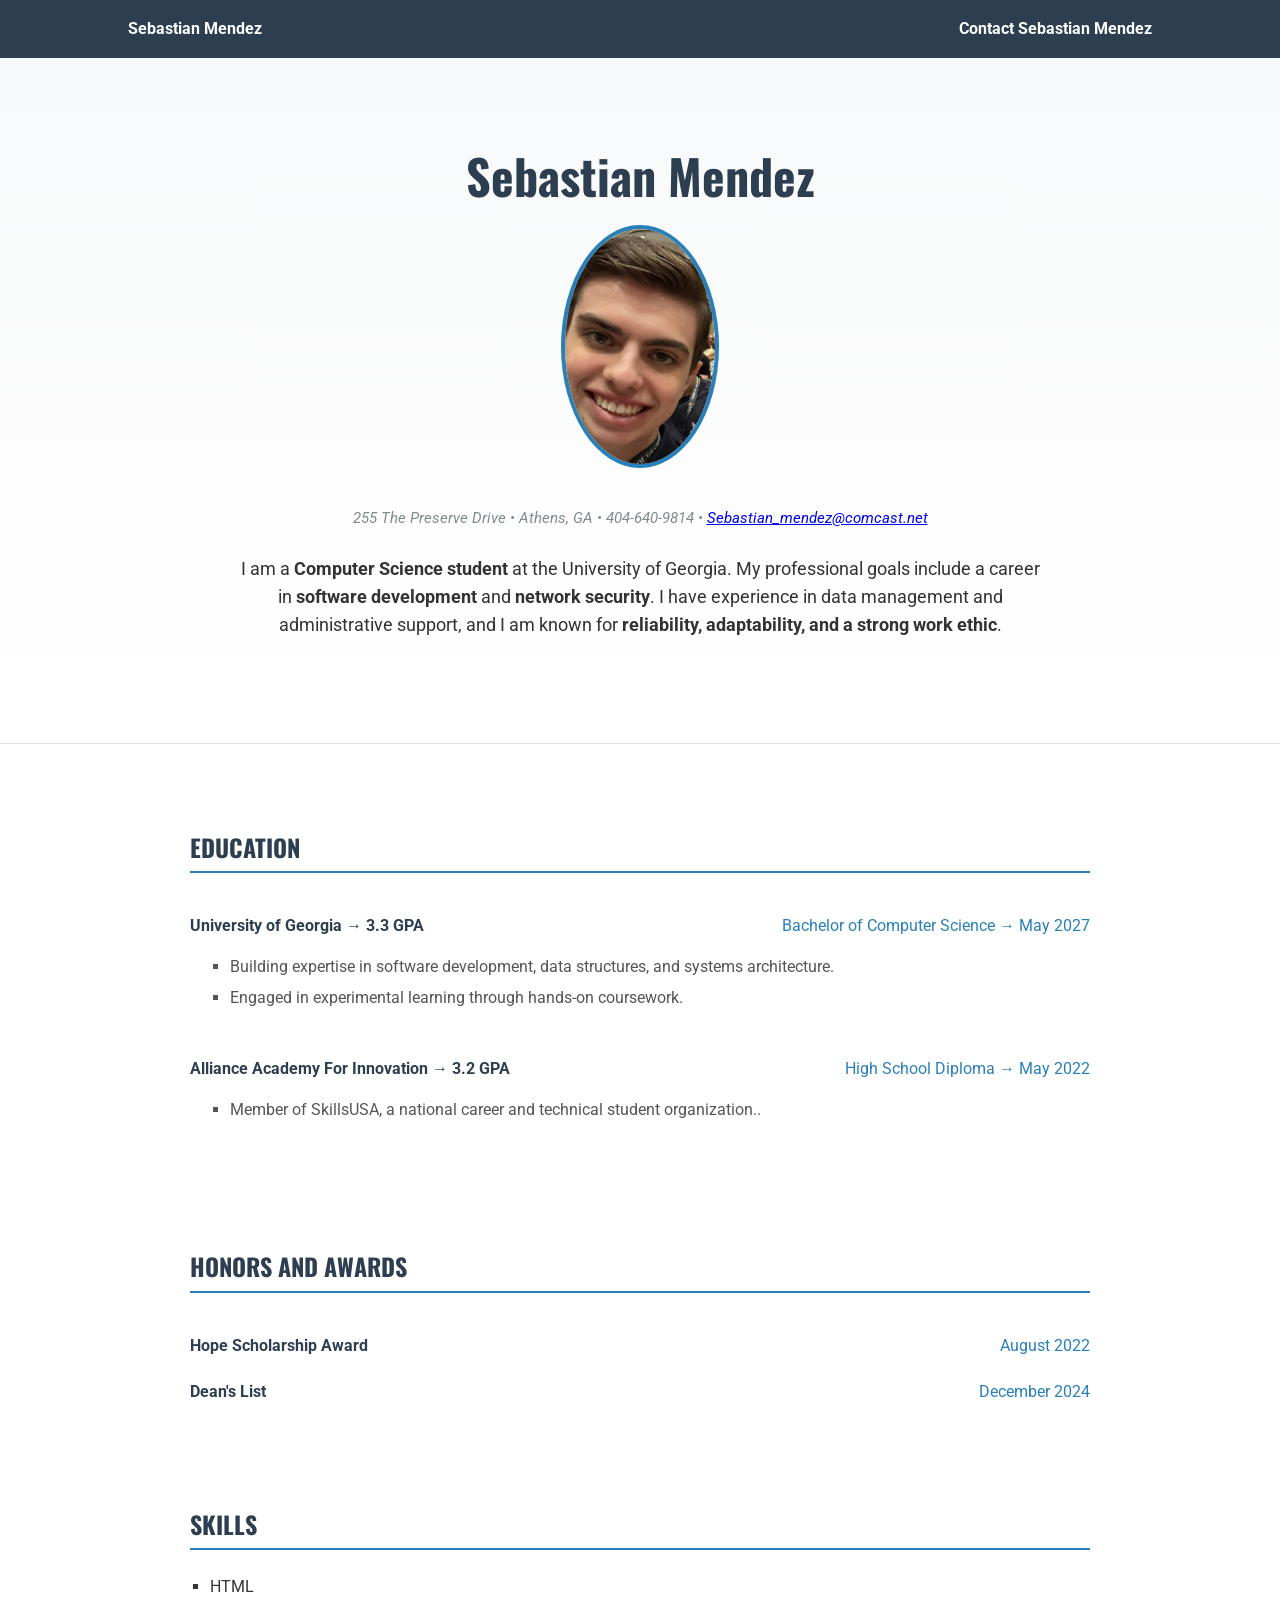
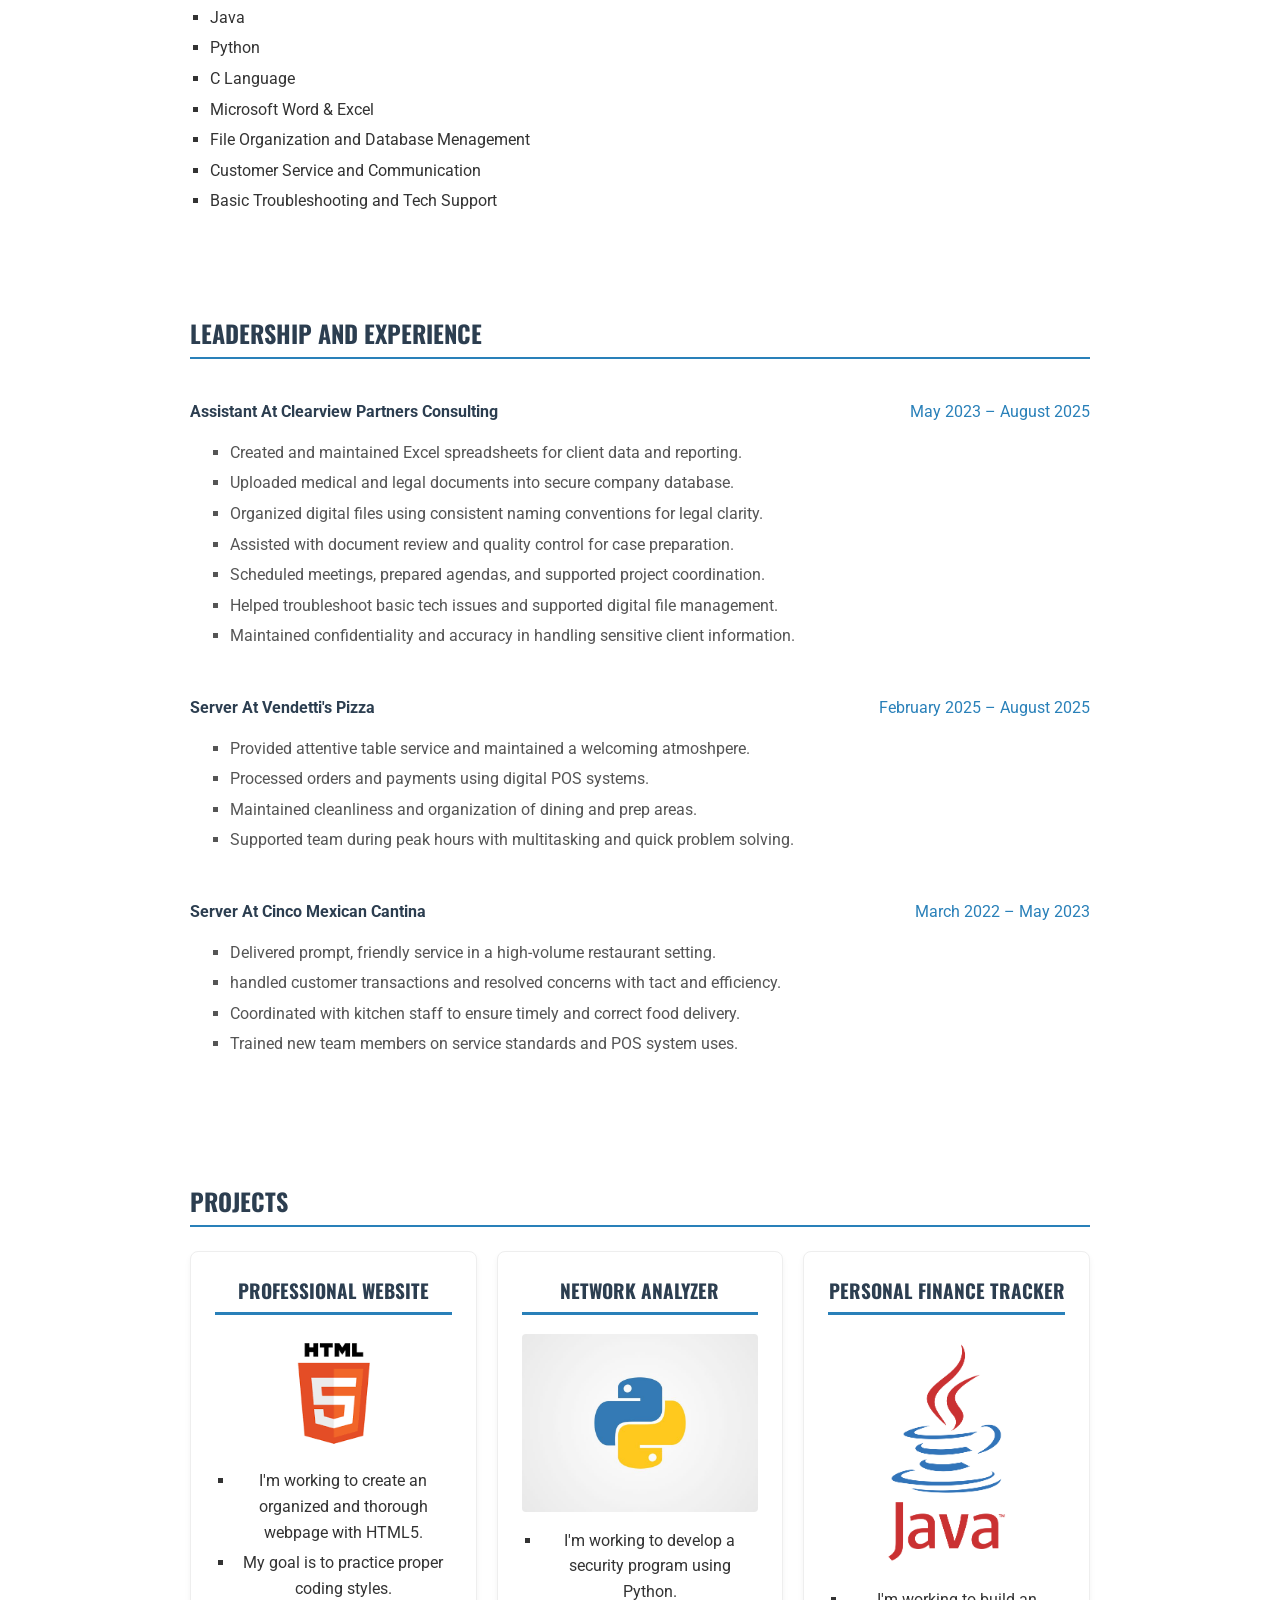
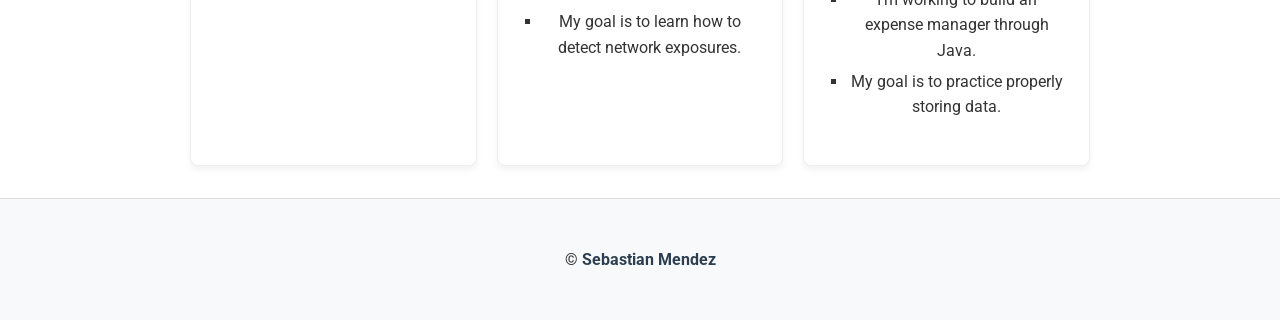
==== commit 41909779: "New fixes" ====
--- a/index.html
+++ b/index.html
@@ -18,7 +18,7 @@
         
         <p class="address">255 The Preserve Drive &bull; Athens, GA &bull; 404-640-9814 &bull; <a href="mailto:Sebastian_mendez@comcast.net">Sebastian_mendez@comcast.net</a></p>
         
-        <p class="tagline">I am a Computer Science student at the University of Georgia. My professional goals include having a career in software development and network security. I have experience in customer service, administrative support, and data management. Known for reliability, adaptability, and strong work ethic across diverse environments, from fast-paced restaurants to professional consulting firms. </p>
+        <p class="tagline">I am a <strong>Computer Science student</strong> at the University of Georgia. My professional goals include a career in <strong>software development</strong> and <strong>network security</strong>. I have experience in data management and administrative support, and I am known for <strong>reliability, adaptability, and a strong work ethic</strong>.</p>
     </header>
     <hr>
 
--- a/css/style.css
+++ b/css/style.css
@@ -107,9 +107,10 @@
   font-family: 'Oswald', sans-serif;
   color: var(--primary);
   border-bottom: 2px solid var(--accent);
-  display: inline-block;
+  display: block;               
   text-transform: uppercase;
   margin-bottom: 1.5rem;
+  padding-bottom: 5px;
 }
 
 section h3 {
@@ -188,6 +189,9 @@
   box-shadow: 0 4px 6px rgba(0,0,0,0.05);
   background: white;
   text-align: center;
+  display: flex;
+  flex-direction: column;
+  min-height: 350px;
 }
 
 .card h3 {
